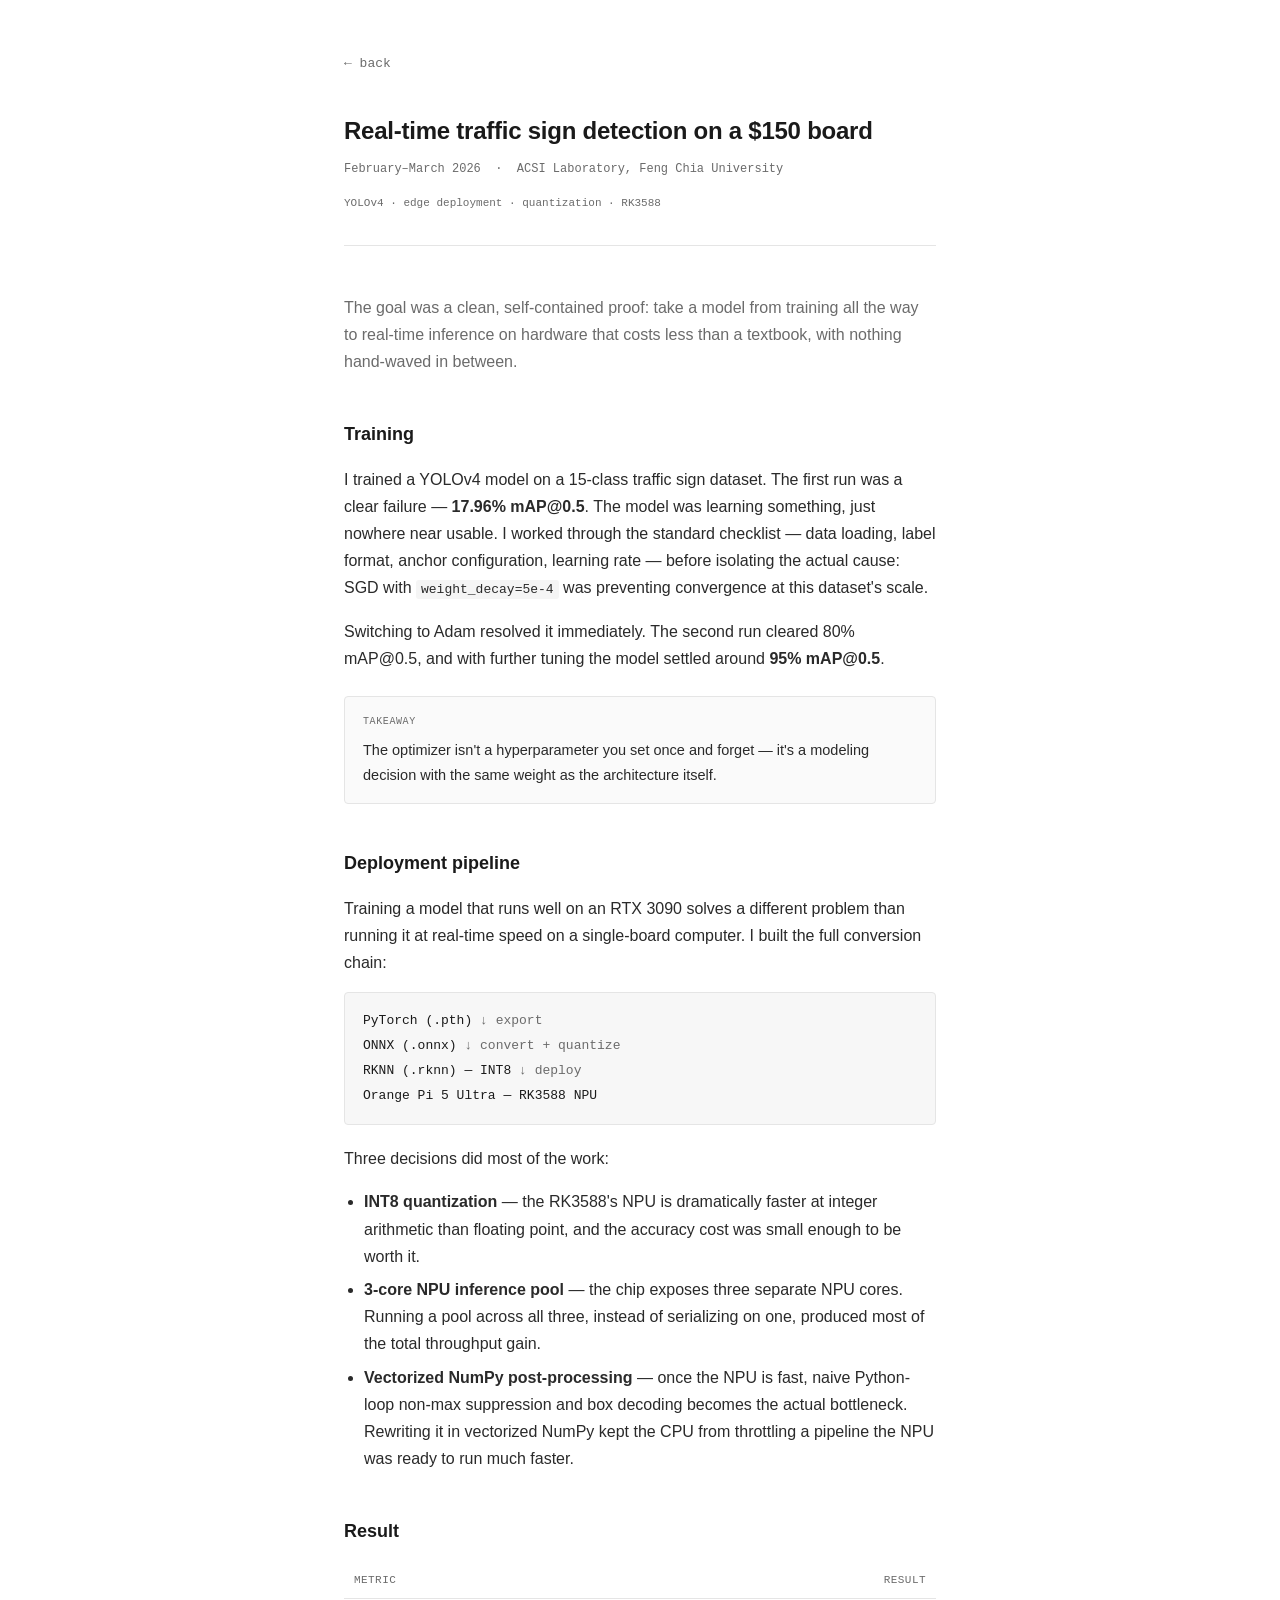
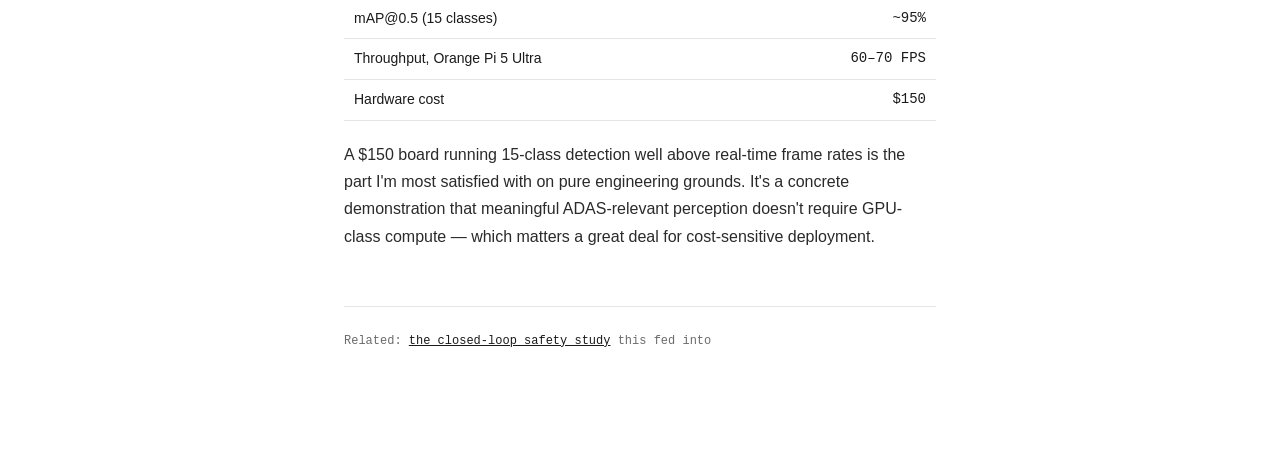
==== projects/yolov4-edge.html @ 2752bc6b "Add HTML overview for YOLOv4 traffic sign detection This HTML file presents a detailed overview of a" ====
<!DOCTYPE html>
<html lang="en">
<head>
<meta charset="UTF-8">
<meta name="viewport" content="width=device-width, initial-scale=1.0">
<title>Real-time traffic sign detection on a $150 board — Soham Das</title>
<style>
  :root {
    --bg: #ffffff;
    --text: #1a1a1a;
    --muted: #6b6b6b;
    --line: #e5e5e5;
    --mono: 'SF Mono', 'Menlo', 'Consolas', monospace;
    --sans: -apple-system, BlinkMacSystemFont, 'Segoe UI', sans-serif;
  }

  * { box-sizing: border-box; }

  body {
    margin: 0;
    background: var(--bg);
    color: var(--text);
    font-family: var(--sans);
    font-size: 16px;
    line-height: 1.7;
    -webkit-font-smoothing: antialiased;
  }

  .wrap {
    max-width: 640px;
    margin: 0 auto;
    padding: 48px 24px 120px;
  }

  .back {
    display: inline-block;
    font-family: var(--mono);
    font-size: 13px;
    color: var(--muted);
    text-decoration: none;
    margin-bottom: 40px;
  }
  .back:hover { color: var(--text); }

  header {
    margin-bottom: 48px;
    padding-bottom: 32px;
    border-bottom: 1px solid var(--line);
  }

  h1 {
    font-size: 24px;
    font-weight: 600;
    line-height: 1.35;
    margin: 0 0 12px;
    letter-spacing: -0.01em;
  }

  .meta {
    font-family: var(--mono);
    font-size: 12px;
    color: var(--muted);
    margin-bottom: 14px;
  }

  .tags {
    font-family: var(--mono);
    font-size: 11px;
    color: var(--muted);
  }
  .tags span::after { content: " · "; }
  .tags span:last-child::after { content: ""; }

  h2 {
    font-size: 18px;
    font-weight: 600;
    margin: 44px 0 16px;
  }

  h3 {
    font-size: 15px;
    font-weight: 600;
    margin: 26px 0 12px;
    color: #333;
  }

  p {
    margin: 0 0 16px;
    color: #2a2a2a;
  }

  .lede {
    font-size: 16px;
    color: var(--muted);
    margin: 0 0 8px;
  }

  ul, ol {
    margin: 0 0 16px;
    padding-left: 20px;
    color: #2a2a2a;
  }
  li { margin-bottom: 6px; }

  code {
    font-family: var(--mono);
    font-size: 13px;
    background: #f5f5f5;
    padding: 2px 5px;
    border-radius: 3px;
  }

  pre {
    background: #f7f7f7;
    border: 1px solid var(--line);
    border-radius: 4px;
    padding: 14px 16px;
    overflow-x: auto;
    font-family: var(--mono);
    font-size: 12.5px;
    line-height: 1.6;
    margin: 0 0 16px;
  }
  pre code { background: none; padding: 0; }

  table {
    width: 100%;
    border-collapse: collapse;
    margin: 0 0 20px;
    font-size: 14px;
  }
  th, td {
    text-align: left;
    padding: 8px 10px;
    border-bottom: 1px solid var(--line);
  }
  th {
    font-family: var(--mono);
    font-size: 11px;
    text-transform: uppercase;
    letter-spacing: 0.04em;
    color: var(--muted);
    font-weight: 500;
  }
  td.num, th.num { text-align: right; font-family: var(--mono); }

  .callout {
    background: #fafafa;
    border: 1px solid var(--line);
    border-radius: 4px;
    padding: 16px 18px;
    margin: 24px 0;
    font-size: 14.5px;
  }
  .callout p:last-child { margin-bottom: 0; }
  .callout-label {
    font-family: var(--mono);
    font-size: 10px;
    text-transform: uppercase;
    letter-spacing: 0.06em;
    color: var(--muted);
    margin-bottom: 8px;
  }

  .pipeline {
    font-family: var(--mono);
    font-size: 13px;
    background: #f7f7f7;
    border: 1px solid var(--line);
    border-radius: 4px;
    padding: 16px 18px;
    margin: 0 0 20px;
    line-height: 1.9;
  }
  .pipeline .arrow { color: var(--muted); }

  footer {
    margin-top: 56px;
    padding-top: 24px;
    border-top: 1px solid var(--line);
    font-family: var(--mono);
    font-size: 12px;
    color: var(--muted);
  }
  footer a { color: var(--text); }

  @media (max-width: 480px) {
    .wrap { padding: 32px 20px 80px; }
    table { font-size: 13px; }
    th, td { padding: 6px 6px; }
  }
</style>
</head>
<body>
<div class="wrap">

  <a class="back" href="/">&larr; back</a>

  <header>
    <h1>Real-time traffic sign detection on a $150 board</h1>
    <div class="meta">February&ndash;March 2026 &nbsp;·&nbsp; ACSI Laboratory, Feng Chia University</div>
    <div class="tags">
      <span>YOLOv4</span><span>edge deployment</span><span>quantization</span><span>RK3588</span>
    </div>
  </header>

  <p class="lede">
    The goal was a clean, self-contained proof: take a model from training all the way
    to real-time inference on hardware that costs less than a textbook, with nothing
    hand-waved in between.
  </p>

  <h2>Training</h2>
  <p>
    I trained a YOLOv4 model on a 15-class traffic sign dataset. The first run was a clear
    failure &mdash; <strong>17.96% mAP@0.5</strong>. The model was learning something, just
    nowhere near usable. I worked through the standard checklist &mdash; data loading, label
    format, anchor configuration, learning rate &mdash; before isolating the actual cause:
    SGD with <code>weight_decay=5e-4</code> was preventing convergence at this dataset's scale.
  </p>
  <p>
    Switching to Adam resolved it immediately. The second run cleared 80% mAP@0.5, and with
    further tuning the model settled around <strong>95% mAP@0.5</strong>.
  </p>
  <div class="callout">
    <div class="callout-label">Takeaway</div>
    <p>
      The optimizer isn't a hyperparameter you set once and forget &mdash; it's a modeling
      decision with the same weight as the architecture itself.
    </p>
  </div>

  <h2>Deployment pipeline</h2>
  <p>
    Training a model that runs well on an RTX 3090 solves a different problem than running
    it at real-time speed on a single-board computer. I built the full conversion chain:
  </p>
  <div class="pipeline">
    PyTorch (.pth) <span class="arrow">&darr; export</span><br>
    ONNX (.onnx) <span class="arrow">&darr; convert + quantize</span><br>
    RKNN (.rknn) &mdash; INT8 <span class="arrow">&darr; deploy</span><br>
    Orange Pi 5 Ultra &mdash; RK3588 NPU
  </div>
  <p>Three decisions did most of the work:</p>
  <ul>
    <li><strong>INT8 quantization</strong> &mdash; the RK3588's NPU is dramatically faster at integer arithmetic than floating point, and the accuracy cost was small enough to be worth it.</li>
    <li><strong>3-core NPU inference pool</strong> &mdash; the chip exposes three separate NPU cores. Running a pool across all three, instead of serializing on one, produced most of the total throughput gain.</li>
    <li><strong>Vectorized NumPy post-processing</strong> &mdash; once the NPU is fast, naive Python-loop non-max suppression and box decoding becomes the actual bottleneck. Rewriting it in vectorized NumPy kept the CPU from throttling a pipeline the NPU was ready to run much faster.</li>
  </ul>

  <h2>Result</h2>
  <table>
    <thead>
      <tr><th>Metric</th><th class="num">Result</th></tr>
    </thead>
    <tbody>
      <tr><td>mAP@0.5 (15 classes)</td><td class="num">~95%</td></tr>
      <tr><td>Throughput, Orange Pi 5 Ultra</td><td class="num">60&ndash;70 FPS</td></tr>
      <tr><td>Hardware cost</td><td class="num">$150</td></tr>
    </tbody>
  </table>
  <p>
    A $150 board running 15-class detection well above real-time frame rates is the part
    I'm most satisfied with on pure engineering grounds. It's a concrete demonstration that
    meaningful ADAS-relevant perception doesn't require GPU-class compute &mdash; which
    matters a great deal for cost-sensitive deployment.
  </p>

  <footer>
    Related: <a href="/research/hydrive.html">the closed-loop safety study</a> this fed into
  </footer>

</div>
</body>
</html>
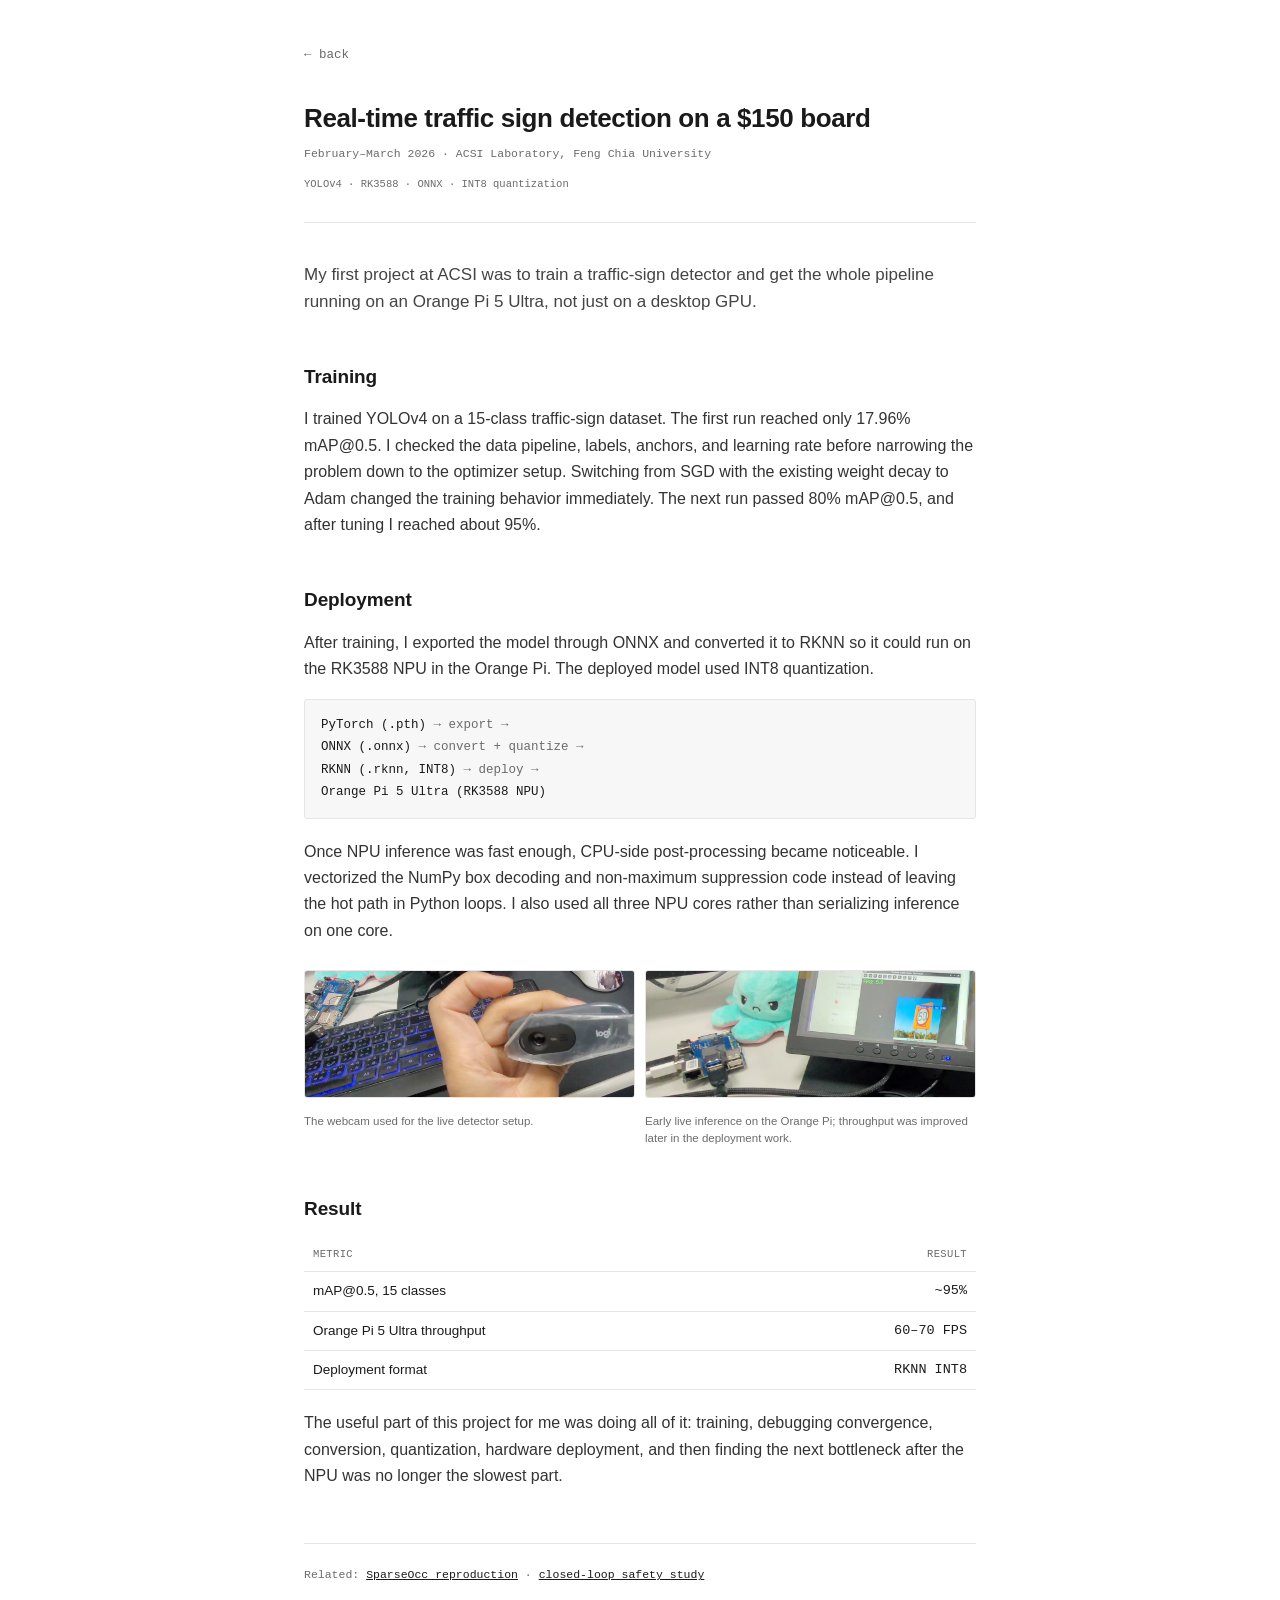
==== commit 6ee12fed: "Add files via upload" ====
--- a/projects/yolov4-edge.html
+++ b/projects/yolov4-edge.html
@@ -1,275 +1,88 @@
 <!DOCTYPE html>
 <html lang="en">
 <head>
-<meta charset="UTF-8">
-<meta name="viewport" content="width=device-width, initial-scale=1.0">
-<title>Real-time traffic sign detection on a $150 board — Soham Das</title>
-<style>
-  :root {
-    --bg: #ffffff;
-    --text: #1a1a1a;
-    --muted: #6b6b6b;
-    --line: #e5e5e5;
-    --mono: 'SF Mono', 'Menlo', 'Consolas', monospace;
-    --sans: -apple-system, BlinkMacSystemFont, 'Segoe UI', sans-serif;
-  }
-
-  * { box-sizing: border-box; }
-
-  body {
-    margin: 0;
-    background: var(--bg);
-    color: var(--text);
-    font-family: var(--sans);
-    font-size: 16px;
-    line-height: 1.7;
-    -webkit-font-smoothing: antialiased;
-  }
-
-  .wrap {
-    max-width: 640px;
-    margin: 0 auto;
-    padding: 48px 24px 120px;
-  }
-
-  .back {
-    display: inline-block;
-    font-family: var(--mono);
-    font-size: 13px;
-    color: var(--muted);
-    text-decoration: none;
-    margin-bottom: 40px;
-  }
-  .back:hover { color: var(--text); }
-
-  header {
-    margin-bottom: 48px;
-    padding-bottom: 32px;
-    border-bottom: 1px solid var(--line);
-  }
-
-  h1 {
-    font-size: 24px;
-    font-weight: 600;
-    line-height: 1.35;
-    margin: 0 0 12px;
-    letter-spacing: -0.01em;
-  }
-
-  .meta {
-    font-family: var(--mono);
-    font-size: 12px;
-    color: var(--muted);
-    margin-bottom: 14px;
-  }
-
-  .tags {
-    font-family: var(--mono);
-    font-size: 11px;
-    color: var(--muted);
-  }
-  .tags span::after { content: " · "; }
-  .tags span:last-child::after { content: ""; }
-
-  h2 {
-    font-size: 18px;
-    font-weight: 600;
-    margin: 44px 0 16px;
-  }
-
-  h3 {
-    font-size: 15px;
-    font-weight: 600;
-    margin: 26px 0 12px;
-    color: #333;
-  }
-
-  p {
-    margin: 0 0 16px;
-    color: #2a2a2a;
-  }
-
-  .lede {
-    font-size: 16px;
-    color: var(--muted);
-    margin: 0 0 8px;
-  }
-
-  ul, ol {
-    margin: 0 0 16px;
-    padding-left: 20px;
-    color: #2a2a2a;
-  }
-  li { margin-bottom: 6px; }
-
-  code {
-    font-family: var(--mono);
-    font-size: 13px;
-    background: #f5f5f5;
-    padding: 2px 5px;
-    border-radius: 3px;
-  }
-
-  pre {
-    background: #f7f7f7;
-    border: 1px solid var(--line);
-    border-radius: 4px;
-    padding: 14px 16px;
-    overflow-x: auto;
-    font-family: var(--mono);
-    font-size: 12.5px;
-    line-height: 1.6;
-    margin: 0 0 16px;
-  }
-  pre code { background: none; padding: 0; }
-
-  table {
-    width: 100%;
-    border-collapse: collapse;
-    margin: 0 0 20px;
-    font-size: 14px;
-  }
-  th, td {
-    text-align: left;
-    padding: 8px 10px;
-    border-bottom: 1px solid var(--line);
-  }
-  th {
-    font-family: var(--mono);
-    font-size: 11px;
-    text-transform: uppercase;
-    letter-spacing: 0.04em;
-    color: var(--muted);
-    font-weight: 500;
-  }
-  td.num, th.num { text-align: right; font-family: var(--mono); }
-
-  .callout {
-    background: #fafafa;
-    border: 1px solid var(--line);
-    border-radius: 4px;
-    padding: 16px 18px;
-    margin: 24px 0;
-    font-size: 14.5px;
-  }
-  .callout p:last-child { margin-bottom: 0; }
-  .callout-label {
-    font-family: var(--mono);
-    font-size: 10px;
-    text-transform: uppercase;
-    letter-spacing: 0.06em;
-    color: var(--muted);
-    margin-bottom: 8px;
-  }
-
-  .pipeline {
-    font-family: var(--mono);
-    font-size: 13px;
-    background: #f7f7f7;
-    border: 1px solid var(--line);
-    border-radius: 4px;
-    padding: 16px 18px;
-    margin: 0 0 20px;
-    line-height: 1.9;
-  }
-  .pipeline .arrow { color: var(--muted); }
-
-  footer {
-    margin-top: 56px;
-    padding-top: 24px;
-    border-top: 1px solid var(--line);
-    font-family: var(--mono);
-    font-size: 12px;
-    color: var(--muted);
-  }
-  footer a { color: var(--text); }
-
-  @media (max-width: 480px) {
-    .wrap { padding: 32px 20px 80px; }
-    table { font-size: 13px; }
-    th, td { padding: 6px 6px; }
-  }
-</style>
+  <meta charset="UTF-8">
+  <meta name="viewport" content="width=device-width, initial-scale=1.0">
+  <meta name="description" content="Training YOLOv4 and deploying it to an Orange Pi 5 Ultra NPU at 60–70 FPS through ONNX and RKNN INT8 quantization.">
+  <title>Real-time traffic sign detection on a $150 board — Soham Das</title>
+  <link rel="stylesheet" href="/assets/style.css">
 </head>
 <body>
-<div class="wrap">
+  <main class="wrap article-wrap">
+    <a class="back" href="/">&larr; back</a>
 
-  <a class="back" href="/">&larr; back</a>
+    <header class="article-header">
+      <h1>Real-time traffic sign detection on a $150 board</h1>
+      <div class="meta">February–March 2026 · ACSI Laboratory, Feng Chia University</div>
+      <div class="tags">
+        <span>YOLOv4</span><span>RK3588</span><span>ONNX</span><span>INT8 quantization</span>
+      </div>
+    </header>
 
-  <header>
-    <h1>Real-time traffic sign detection on a $150 board</h1>
-    <div class="meta">February&ndash;March 2026 &nbsp;·&nbsp; ACSI Laboratory, Feng Chia University</div>
-    <div class="tags">
-      <span>YOLOv4</span><span>edge deployment</span><span>quantization</span><span>RK3588</span>
+    <p class="lede">
+      My first project at ACSI was to train a traffic-sign detector and get the whole pipeline
+      running on an Orange Pi 5 Ultra, not just on a desktop GPU.
+    </p>
+
+    <h2>Training</h2>
+    <p>
+      I trained YOLOv4 on a 15-class traffic-sign dataset. The first run reached only 17.96%
+      mAP@0.5. I checked the data pipeline, labels, anchors, and learning rate before narrowing the
+      problem down to the optimizer setup. Switching from SGD with the existing weight decay to Adam
+      changed the training behavior immediately. The next run passed 80% mAP@0.5, and after tuning I
+      reached about 95%.
+    </p>
+
+    <h2>Deployment</h2>
+    <p>
+      After training, I exported the model through ONNX and converted it to RKNN so it could run on
+      the RK3588 NPU in the Orange Pi. The deployed model used INT8 quantization.
+    </p>
+
+    <div class="pipeline">
+      PyTorch (.pth) <span class="arrow">→ export →</span><br>
+      ONNX (.onnx) <span class="arrow">→ convert + quantize →</span><br>
+      RKNN (.rknn, INT8) <span class="arrow">→ deploy →</span><br>
+      Orange Pi 5 Ultra (RK3588 NPU)
     </div>
-  </header>
 
-  <p class="lede">
-    The goal was a clean, self-contained proof: take a model from training all the way
-    to real-time inference on hardware that costs less than a textbook, with nothing
-    hand-waved in between.
-  </p>
+    <p>
+      Once NPU inference was fast enough, CPU-side post-processing became noticeable. I vectorized
+      the NumPy box decoding and non-maximum suppression code instead of leaving the hot path in
+      Python loops. I also used all three NPU cores rather than serializing inference on one core.
+    </p>
 
-  <h2>Training</h2>
-  <p>
-    I trained a YOLOv4 model on a 15-class traffic sign dataset. The first run was a clear
-    failure &mdash; <strong>17.96% mAP@0.5</strong>. The model was learning something, just
-    nowhere near usable. I worked through the standard checklist &mdash; data loading, label
-    format, anchor configuration, learning rate &mdash; before isolating the actual cause:
-    SGD with <code>weight_decay=5e-4</code> was preventing convergence at this dataset's scale.
-  </p>
-  <p>
-    Switching to Adam resolved it immediately. The second run cleared 80% mAP@0.5, and with
-    further tuning the model settled around <strong>95% mAP@0.5</strong>.
-  </p>
-  <div class="callout">
-    <div class="callout-label">Takeaway</div>
+    <div class="figure-pair">
+      <figure>
+        <img src="/assets/images/yolov4-hardware.webp" alt="Webcam used with the Orange Pi traffic sign detection setup">
+        <figcaption>The webcam used for the live detector setup.</figcaption>
+      </figure>
+      <figure>
+        <img src="/assets/images/yolov4-detection.webp" alt="Orange Pi setup running live traffic sign detection">
+        <figcaption>Early live inference on the Orange Pi; throughput was improved later in the deployment work.</figcaption>
+      </figure>
+    </div>
+
+    <h2>Result</h2>
+    <div class="table-scroll">
+      <table>
+        <thead><tr><th>Metric</th><th class="num">Result</th></tr></thead>
+        <tbody>
+          <tr><td>mAP@0.5, 15 classes</td><td class="num">~95%</td></tr>
+          <tr><td>Orange Pi 5 Ultra throughput</td><td class="num">60–70 FPS</td></tr>
+          <tr><td>Deployment format</td><td class="num">RKNN INT8</td></tr>
+        </tbody>
+      </table>
+    </div>
     <p>
-      The optimizer isn't a hyperparameter you set once and forget &mdash; it's a modeling
-      decision with the same weight as the architecture itself.
+      The useful part of this project for me was doing all of it: training, debugging convergence,
+      conversion, quantization, hardware deployment, and then finding the next bottleneck after the
+      NPU was no longer the slowest part.
     </p>
-  </div>
 
-  <h2>Deployment pipeline</h2>
-  <p>
-    Training a model that runs well on an RTX 3090 solves a different problem than running
-    it at real-time speed on a single-board computer. I built the full conversion chain:
-  </p>
-  <div class="pipeline">
-    PyTorch (.pth) <span class="arrow">&darr; export</span><br>
-    ONNX (.onnx) <span class="arrow">&darr; convert + quantize</span><br>
-    RKNN (.rknn) &mdash; INT8 <span class="arrow">&darr; deploy</span><br>
-    Orange Pi 5 Ultra &mdash; RK3588 NPU
-  </div>
-  <p>Three decisions did most of the work:</p>
-  <ul>
-    <li><strong>INT8 quantization</strong> &mdash; the RK3588's NPU is dramatically faster at integer arithmetic than floating point, and the accuracy cost was small enough to be worth it.</li>
-    <li><strong>3-core NPU inference pool</strong> &mdash; the chip exposes three separate NPU cores. Running a pool across all three, instead of serializing on one, produced most of the total throughput gain.</li>
-    <li><strong>Vectorized NumPy post-processing</strong> &mdash; once the NPU is fast, naive Python-loop non-max suppression and box decoding becomes the actual bottleneck. Rewriting it in vectorized NumPy kept the CPU from throttling a pipeline the NPU was ready to run much faster.</li>
-  </ul>
-
-  <h2>Result</h2>
-  <table>
-    <thead>
-      <tr><th>Metric</th><th class="num">Result</th></tr>
-    </thead>
-    <tbody>
-      <tr><td>mAP@0.5 (15 classes)</td><td class="num">~95%</td></tr>
-      <tr><td>Throughput, Orange Pi 5 Ultra</td><td class="num">60&ndash;70 FPS</td></tr>
-      <tr><td>Hardware cost</td><td class="num">$150</td></tr>
-    </tbody>
-  </table>
-  <p>
-    A $150 board running 15-class detection well above real-time frame rates is the part
-    I'm most satisfied with on pure engineering grounds. It's a concrete demonstration that
-    meaningful ADAS-relevant perception doesn't require GPU-class compute &mdash; which
-    matters a great deal for cost-sensitive deployment.
-  </p>
-
-  <footer>
-    Related: <a href="/research/hydrive.html">the closed-loop safety study</a> this fed into
-  </footer>
-
-</div>
+    <footer class="article-footer">
+      Related: <a href="/research/sparseocc.html">SparseOcc reproduction</a> · <a href="/research/hydrive.html">closed-loop safety study</a>
+    </footer>
+  </main>
 </body>
 </html>
--- a/assets/style.css
+++ b/assets/style.css
@@ -0,0 +1,396 @@
+:root {
+  --bg: #ffffff;
+  --text: #1a1a1a;
+  --body: #333333;
+  --muted: #6b6b6b;
+  --line: #e5e5e5;
+  --soft: #f7f7f7;
+  --mono: 'SFMono-Regular', 'SF Mono', Menlo, Consolas, 'Liberation Mono', monospace;
+  --sans: -apple-system, BlinkMacSystemFont, 'Segoe UI', Helvetica, Arial, sans-serif;
+}
+
+* { box-sizing: border-box; }
+
+html { scroll-behavior: smooth; }
+
+body {
+  margin: 0;
+  background: var(--bg);
+  color: var(--text);
+  font-family: var(--sans);
+  font-size: 16px;
+  line-height: 1.65;
+  -webkit-font-smoothing: antialiased;
+}
+
+a { color: inherit; }
+
+.wrap {
+  max-width: 760px;
+  margin: 0 auto;
+  padding: 72px 24px 112px;
+}
+
+.article-wrap {
+  max-width: 720px;
+  padding-top: 40px;
+}
+
+.site-header { margin-bottom: 58px; }
+
+h1 {
+  font-size: 28px;
+  line-height: 1.25;
+  letter-spacing: -0.015em;
+  font-weight: 650;
+  margin: 0 0 6px;
+}
+
+.role {
+  color: var(--muted);
+  font-size: 15px;
+  margin: 0 0 20px;
+}
+
+.links {
+  display: flex;
+  flex-wrap: wrap;
+  gap: 8px 16px;
+  font-family: var(--mono);
+  font-size: 12.5px;
+}
+
+.links a,
+.inline-link {
+  text-decoration: none;
+  border-bottom: 1px solid var(--line);
+  padding-bottom: 1px;
+}
+
+.links a:hover,
+.inline-link:hover { border-bottom-color: var(--text); }
+
+section { margin-bottom: 54px; }
+section:last-of-type { margin-bottom: 0; }
+
+.section-label {
+  font-family: var(--mono);
+  font-size: 11px;
+  text-transform: uppercase;
+  letter-spacing: 0.08em;
+  color: var(--muted);
+  font-weight: 500;
+  margin: 0 0 18px;
+  padding-bottom: 9px;
+  border-bottom: 1px solid var(--line);
+}
+
+p {
+  margin: 0 0 16px;
+  color: var(--body);
+}
+
+p:last-child { margin-bottom: 0; }
+
+.about-copy { max-width: 670px; }
+
+.card {
+  display: grid;
+  grid-template-columns: 168px minmax(0, 1fr);
+  gap: 18px;
+  align-items: start;
+  color: inherit;
+  text-decoration: none;
+  padding: 18px 0;
+  border-bottom: 1px solid var(--line);
+}
+
+.card:first-of-type { padding-top: 4px; }
+.card:last-child { border-bottom: 0; }
+
+.card-media {
+  width: 168px;
+  height: 112px;
+  object-fit: cover;
+  border: 1px solid var(--line);
+  border-radius: 3px;
+  background: var(--soft);
+}
+
+.card-media.contain {
+  object-fit: contain;
+  padding: 4px;
+  background: #fff;
+}
+
+.card-title-row {
+  display: flex;
+  justify-content: space-between;
+  align-items: baseline;
+  gap: 14px;
+  margin-bottom: 5px;
+}
+
+.card-title {
+  font-size: 16px;
+  line-height: 1.4;
+  font-weight: 620;
+}
+
+.card-date,
+.meta,
+.tags,
+.status,
+.experience-date {
+  font-family: var(--mono);
+}
+
+.card-date {
+  font-size: 11.5px;
+  color: var(--muted);
+  white-space: nowrap;
+}
+
+.card-desc {
+  font-size: 14px;
+  line-height: 1.55;
+  color: var(--muted);
+  margin: 0;
+}
+
+.tags {
+  font-size: 10.5px;
+  color: var(--muted);
+  margin-top: 8px;
+}
+
+.tags span::after { content: " · "; }
+.tags span:last-child::after { content: ""; }
+
+.experience-item {
+  display: grid;
+  grid-template-columns: minmax(0, 1fr) auto;
+  gap: 6px 16px;
+  padding: 15px 0;
+  border-bottom: 1px solid var(--line);
+}
+
+.experience-item:first-of-type { padding-top: 4px; }
+.experience-item:last-child { border-bottom: 0; }
+
+.experience-title { font-weight: 620; }
+.experience-org { color: var(--muted); font-size: 14px; }
+.experience-date { color: var(--muted); font-size: 11.5px; white-space: nowrap; }
+.experience-desc { grid-column: 1 / -1; color: var(--muted); font-size: 14px; margin: 2px 0 0; }
+
+.back {
+  display: inline-block;
+  margin-bottom: 36px;
+  color: var(--muted);
+  text-decoration: none;
+  font-family: var(--mono);
+  font-size: 12.5px;
+}
+
+.back:hover { color: var(--text); }
+
+.article-header {
+  margin-bottom: 38px;
+  padding-bottom: 28px;
+  border-bottom: 1px solid var(--line);
+}
+
+.article-header h1 {
+  font-size: 26px;
+  line-height: 1.3;
+  margin-bottom: 10px;
+}
+
+.meta {
+  color: var(--muted);
+  font-size: 11.5px;
+  margin-bottom: 12px;
+}
+
+.status {
+  display: inline-block;
+  margin-top: 11px;
+  padding: 2px 6px;
+  border: 1px solid var(--line);
+  border-radius: 3px;
+  color: var(--muted);
+  font-size: 9.5px;
+  letter-spacing: 0.04em;
+  text-transform: uppercase;
+}
+
+.lede {
+  font-size: 17px;
+  line-height: 1.6;
+  color: #444;
+  margin-bottom: 8px;
+}
+
+.article-wrap h2 {
+  font-size: 19px;
+  font-weight: 650;
+  margin: 46px 0 14px;
+  letter-spacing: -0.005em;
+}
+
+.article-wrap h3 {
+  font-size: 15px;
+  font-weight: 650;
+  margin: 28px 0 10px;
+}
+
+.article-wrap ul,
+.article-wrap ol {
+  margin: 0 0 16px;
+  padding-left: 21px;
+  color: var(--body);
+}
+
+.article-wrap li { margin-bottom: 6px; }
+
+code {
+  font-family: var(--mono);
+  font-size: 13px;
+  background: #f4f4f4;
+  padding: 2px 5px;
+  border-radius: 3px;
+}
+
+.figure {
+  margin: 26px 0 30px;
+}
+
+.figure img {
+  display: block;
+  width: 100%;
+  height: auto;
+  border: 1px solid var(--line);
+  border-radius: 3px;
+  background: #fff;
+}
+
+.figure.narrow img { max-width: 570px; margin: 0 auto; }
+
+.figure figcaption {
+  margin-top: 8px;
+  font-size: 12px;
+  line-height: 1.5;
+  color: var(--muted);
+}
+
+.figure-pair {
+  display: grid;
+  grid-template-columns: 1fr 1fr;
+  gap: 10px;
+  margin: 26px 0 30px;
+}
+
+.figure-pair figure { margin: 0; }
+.figure-pair img {
+  width: 100%;
+  height: 128px;
+  object-fit: cover;
+  border: 1px solid var(--line);
+  border-radius: 3px;
+}
+.figure-pair figcaption {
+  margin-top: 7px;
+  font-size: 11.5px;
+  line-height: 1.45;
+  color: var(--muted);
+}
+
+.callout {
+  margin: 24px 0;
+  padding: 15px 17px;
+  border: 1px solid var(--line);
+  border-radius: 3px;
+  background: #fafafa;
+  font-size: 14.5px;
+}
+
+.callout-label {
+  margin-bottom: 7px;
+  font-family: var(--mono);
+  text-transform: uppercase;
+  letter-spacing: 0.06em;
+  color: var(--muted);
+  font-size: 9.5px;
+}
+
+.table-scroll { overflow-x: auto; margin: 0 0 20px; }
+
+table {
+  width: 100%;
+  border-collapse: collapse;
+  font-size: 13.5px;
+}
+
+th, td {
+  padding: 8px 9px;
+  text-align: left;
+  border-bottom: 1px solid var(--line);
+  vertical-align: top;
+}
+
+th {
+  color: var(--muted);
+  font-family: var(--mono);
+  font-size: 10.5px;
+  font-weight: 500;
+  text-transform: uppercase;
+  letter-spacing: 0.035em;
+}
+
+.num { text-align: right; font-family: var(--mono); white-space: nowrap; }
+
+.pipeline {
+  padding: 14px 16px;
+  margin: 0 0 20px;
+  border: 1px solid var(--line);
+  border-radius: 3px;
+  background: var(--soft);
+  font-family: var(--mono);
+  font-size: 12.5px;
+  line-height: 1.8;
+}
+
+.pipeline .arrow { color: var(--muted); }
+
+.article-footer {
+  margin-top: 54px;
+  padding-top: 22px;
+  border-top: 1px solid var(--line);
+  color: var(--muted);
+  font-family: var(--mono);
+  font-size: 11.5px;
+}
+
+.article-footer a { color: var(--text); }
+
+@media (max-width: 620px) {
+  .wrap { padding: 48px 20px 80px; }
+  .article-wrap { padding-top: 30px; }
+  .site-header { margin-bottom: 48px; }
+  .card { grid-template-columns: 112px minmax(0, 1fr); gap: 14px; }
+  .card-media { width: 112px; height: 86px; }
+  .card-title-row { display: block; }
+  .card-date { display: block; margin-top: 2px; }
+  .figure-pair { grid-template-columns: 1fr; }
+  .figure-pair img { height: auto; }
+}
+
+@media (max-width: 430px) {
+  .card { grid-template-columns: 1fr; }
+  .card-media { width: 100%; height: 170px; }
+  .experience-item { grid-template-columns: 1fr; gap: 2px; }
+  .experience-date { margin-top: 2px; }
+  .experience-desc { grid-column: 1; }
+  .article-header h1 { font-size: 23px; }
+  h1 { font-size: 26px; }
+}
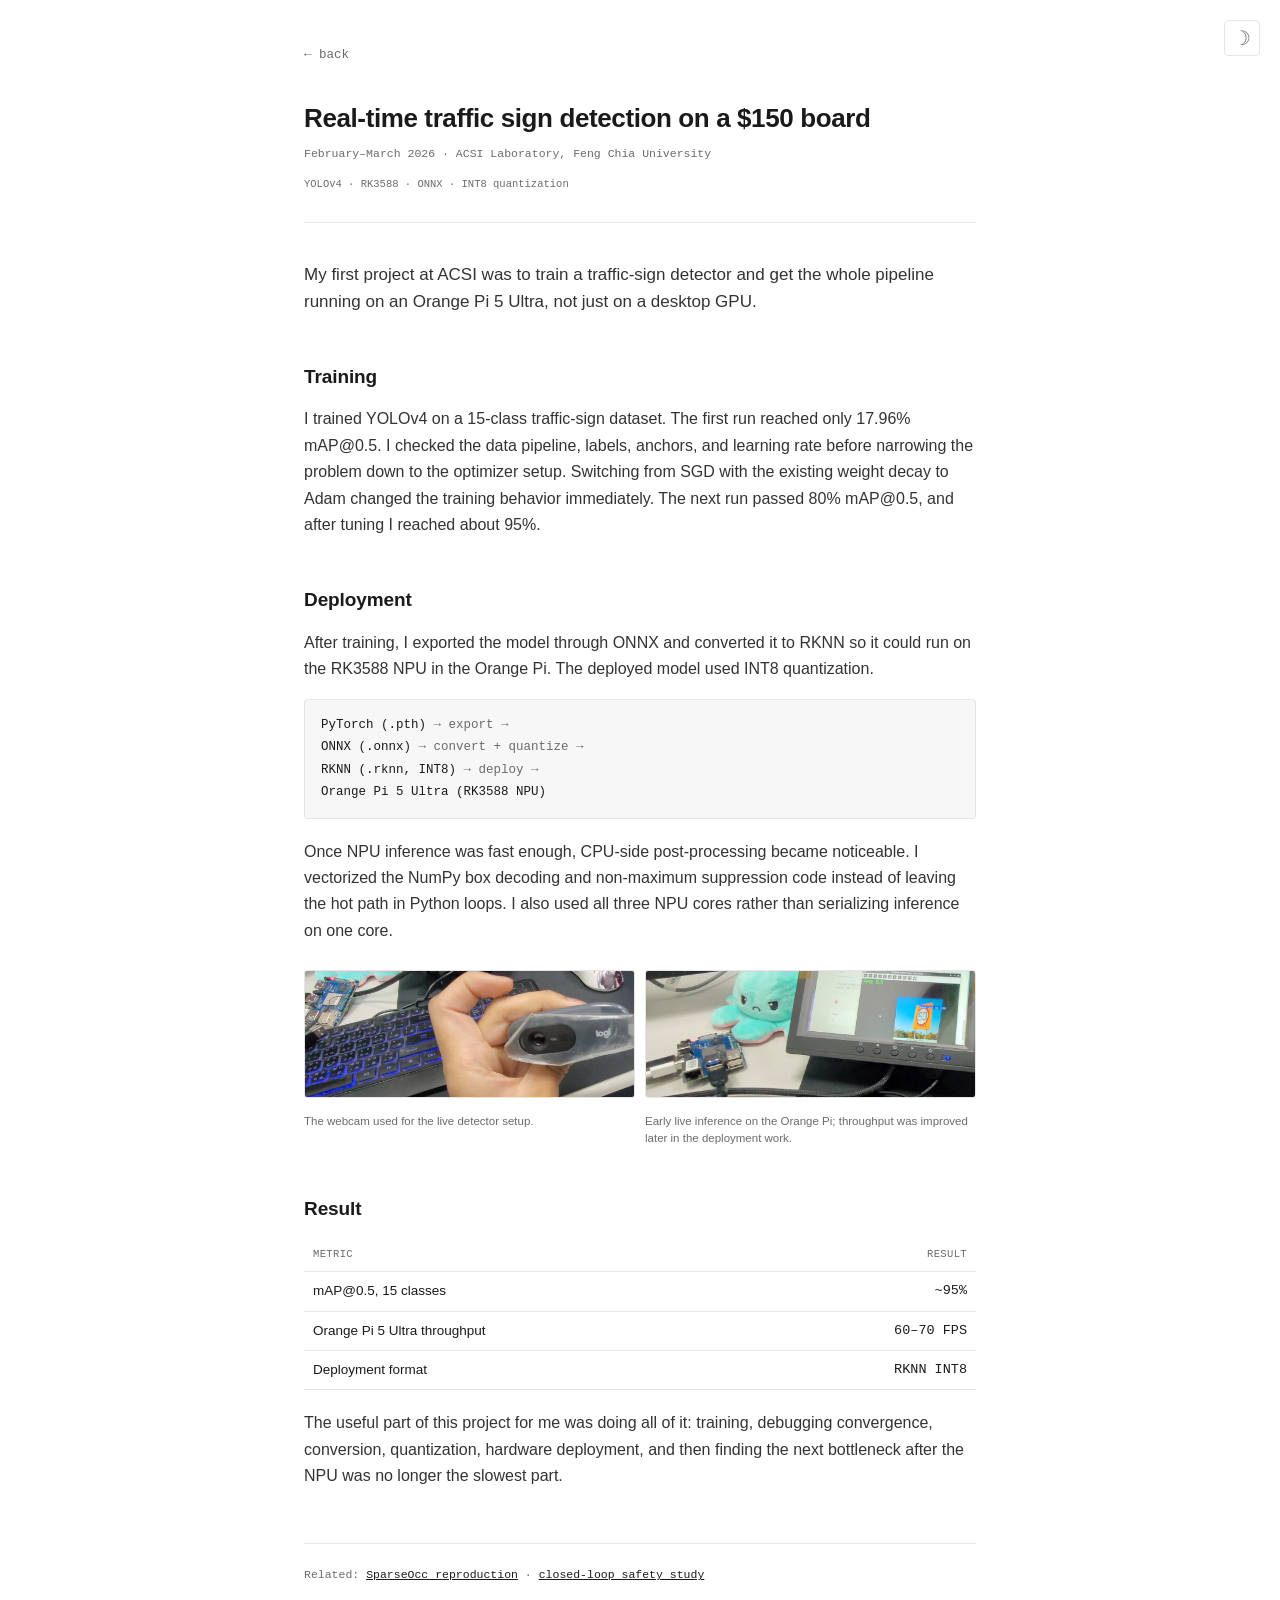
==== commit 0d545b29: "themes" ====
--- a/projects/yolov4-edge.html
+++ b/projects/yolov4-edge.html
@@ -5,7 +5,15 @@
   <meta name="viewport" content="width=device-width, initial-scale=1.0">
   <meta name="description" content="Training YOLOv4 and deploying it to an Orange Pi 5 Ultra NPU at 60–70 FPS through ONNX and RKNN INT8 quantization.">
   <title>Real-time traffic sign detection on a $150 board — Soham Das</title>
+  <script>
+    (() => {
+      const savedTheme = localStorage.getItem('theme');
+      const systemTheme = window.matchMedia('(prefers-color-scheme: dark)').matches ? 'dark' : 'light';
+      document.documentElement.dataset.theme = savedTheme || systemTheme;
+    })();
+  </script>
   <link rel="stylesheet" href="/assets/style.css">
+  <script src="/assets/theme.js" defer></script>
 </head>
 <body>
   <main class="wrap article-wrap">
--- a/assets/style.css
+++ b/assets/style.css
@@ -5,8 +5,25 @@
   --muted: #6b6b6b;
   --line: #e5e5e5;
   --soft: #f7f7f7;
+  --code-bg: #f4f4f4;
+  --callout-bg: #fafafa;
+  --media-bg: #ffffff;
   --mono: 'SFMono-Regular', 'SF Mono', Menlo, Consolas, 'Liberation Mono', monospace;
   --sans: -apple-system, BlinkMacSystemFont, 'Segoe UI', Helvetica, Arial, sans-serif;
+  color-scheme: light;
+}
+
+html[data-theme="dark"] {
+  --bg: #151515;
+  --text: #f0f0f0;
+  --body: #d2d2d2;
+  --muted: #a3a3a3;
+  --line: #363636;
+  --soft: #202020;
+  --code-bg: #242424;
+  --callout-bg: #1d1d1d;
+  --media-bg: #ffffff;
+  color-scheme: dark;
 }
 
 * { box-sizing: border-box; }
@@ -23,6 +40,45 @@
   -webkit-font-smoothing: antialiased;
 }
 
+.theme-toggle {
+  position: fixed;
+  z-index: 10;
+  top: 20px;
+  right: 20px;
+  display: grid;
+  width: 36px;
+  height: 36px;
+  padding: 0;
+  place-items: center;
+  border: 1px solid var(--line);
+  border-radius: 4px;
+  background: var(--bg);
+  color: var(--muted);
+  cursor: pointer;
+  font: inherit;
+}
+
+.theme-toggle:hover {
+  border-color: var(--muted);
+  color: var(--text);
+}
+
+.theme-toggle:focus-visible {
+  outline: 2px solid var(--text);
+  outline-offset: 3px;
+}
+
+.theme-icon {
+  font-family: Georgia, 'Times New Roman', serif;
+  font-size: 20px;
+  line-height: 1;
+}
+
+.theme-icon-sun,
+html[data-theme="dark"] .theme-icon-moon { display: none; }
+
+html[data-theme="dark"] .theme-icon-sun { display: block; }
+
 a { color: inherit; }
 
 .wrap {
@@ -120,7 +176,7 @@
 .card-media.contain {
   object-fit: contain;
   padding: 4px;
-  background: #fff;
+  background: var(--media-bg);
 }
 
 .card-title-row {
@@ -227,7 +283,7 @@
 .lede {
   font-size: 17px;
   line-height: 1.6;
-  color: #444;
+  color: var(--body);
   margin-bottom: 8px;
 }
 
@@ -256,7 +312,7 @@
 code {
   font-family: var(--mono);
   font-size: 13px;
-  background: #f4f4f4;
+  background: var(--code-bg);
   padding: 2px 5px;
   border-radius: 3px;
 }
@@ -271,7 +327,7 @@
   height: auto;
   border: 1px solid var(--line);
   border-radius: 3px;
-  background: #fff;
+  background: var(--media-bg);
 }
 
 .figure.narrow img { max-width: 570px; margin: 0 auto; }
@@ -310,7 +366,7 @@
   padding: 15px 17px;
   border: 1px solid var(--line);
   border-radius: 3px;
-  background: #fafafa;
+  background: var(--callout-bg);
   font-size: 14.5px;
 }
 
@@ -374,6 +430,7 @@
 .article-footer a { color: var(--text); }
 
 @media (max-width: 620px) {
+  .theme-toggle { top: 12px; right: 12px; }
   .wrap { padding: 48px 20px 80px; }
   .article-wrap { padding-top: 30px; }
   .site-header { margin-bottom: 48px; }
@@ -385,6 +442,11 @@
   .figure-pair img { height: auto; }
 }
 
+@media (prefers-reduced-motion: no-preference) {
+  body,
+  .theme-toggle { transition: background-color 150ms ease, color 150ms ease, border-color 150ms ease; }
+}
+
 @media (max-width: 430px) {
   .card { grid-template-columns: 1fr; }
   .card-media { width: 100%; height: 170px; }
@@ -394,3 +456,13 @@
   .article-header h1 { font-size: 23px; }
   h1 { font-size: 26px; }
 }
+
+
+.article-actions {
+  margin-top: 10px;
+}
+
+.article-actions a {
+  font-size: 0.92rem;
+  font-weight: 600;
+}
